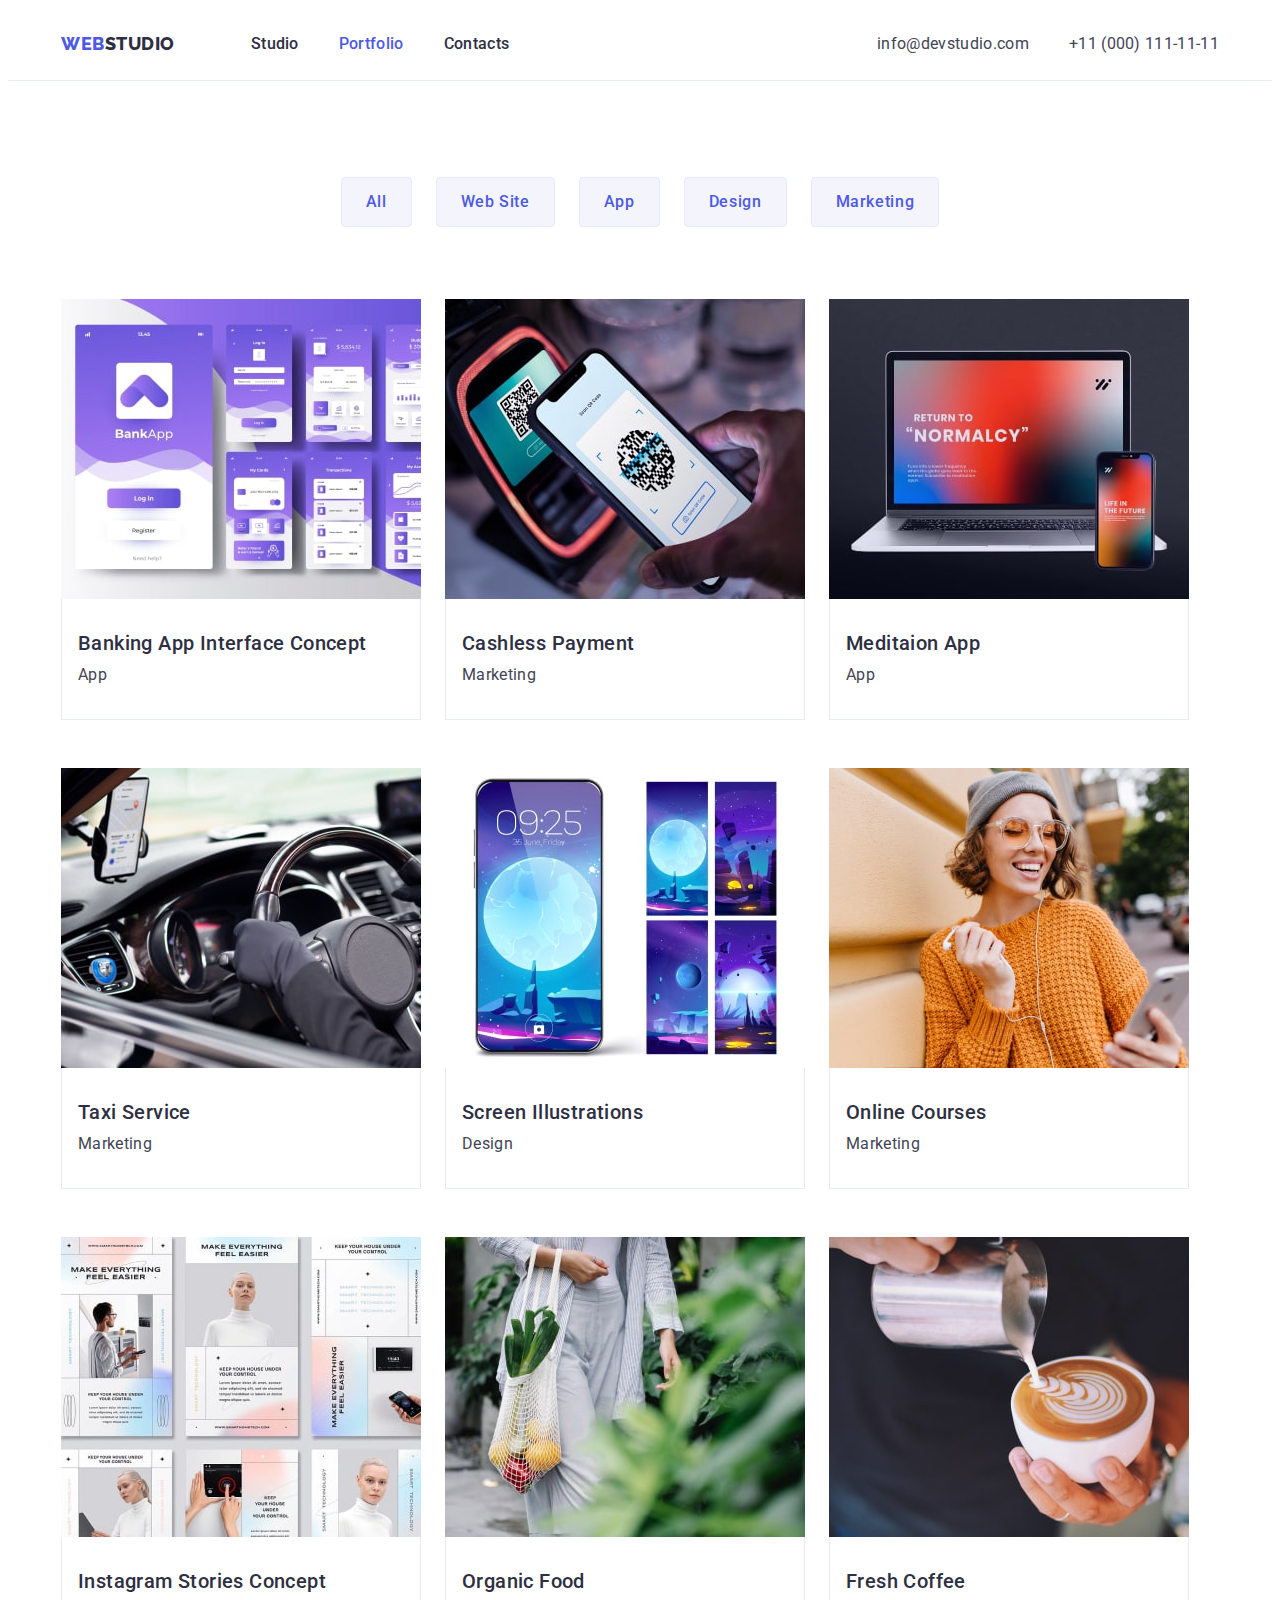
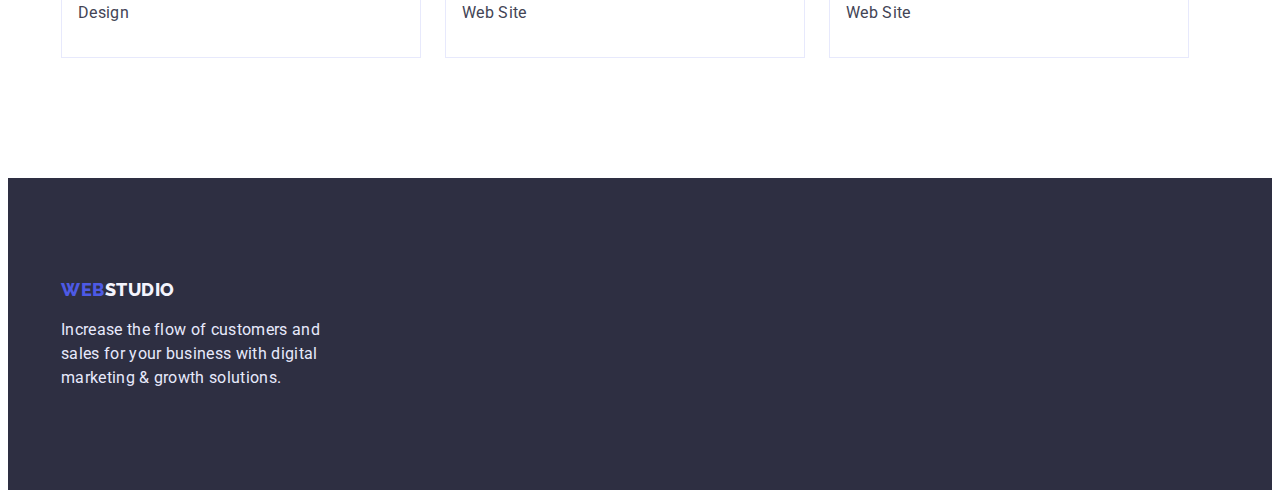
==== portfolio.html @ e49eb693 "Initial commit" ====
<!DOCTYPE html>
<html lang="en">
	<head>
		<meta charset="UTF-8" />
		<meta http-equiv="X-UA-Compatible" content="IE=edge" />
		<meta name="viewport" content="width=device-width, initial-scale=1.0" />
		<title>Portfolio</title>
		<link
			href="https://fonts.googleapis.com/css2?family=Raleway:wght@800&family=Roboto:wght@400;500;700;900&display=swap"
			rel="stylesheet"
		/>
		<link
			rel="stylesheet"
			href="https://cdnjs.cloudflare.com/ajax/libs/modern-normalize/1.1.0/modern-normalize.min.css"
			integrity="sha512-wpPYUAdjBVSE4KJnH1VR1HeZfpl1ub8YT/NKx4PuQ5NmX2tKuGu6U/JRp5y+Y8XG2tV+wKQpNHVUX03MfMFn9Q=="
			crossorigin="anonymous"
			referrerpolicy="no-referrer"
		/>
		<link rel="stylesheet" href="./css/styles.css" />
	</head>
	<body>
		<header class="nav">
			<div class="main-nav container">
				<nav class="page-nav">
					<a href="./index.html" target="_parent" class="logo-primary">Web<span class="logo-secondary">Studio</span></a>
					<ul class="page-nav list">
						<li class="item">
							<a href="./index.html" target="_parent" class="page-nav-link">Studio</a>
						</li>
						<li class="item">
							<a href="./portfolio.html" target="_parent" class="page-nav-link current">Portfolio</a>
						</li>
						<li class="item">
							<a href="" target="_parent" class="page-nav-link">Contacts</a>
						</li>
					</ul>
				</nav>
				<address class="address-nav">
					<ul class="address list">
						<li class="item">
							<a href="mailto:info@devstudio.com" class="address-link">info@devstudio.com</a>
						</li>
						<li class="item">
							<a href="tel:+110001111111" class="address-link">+11 (000) 111-11-11</a>
						</li>
					</ul>
				</address>
			</div>
		</header>
		<main>
			<h1 class="section-title visually-hidden">Portfolio</h1>
			<section class="section portfolio">
				<div class="container">
					<ul class="filter list">
						<li>
							<button type="button" class="filter-button">All</button>
						</li>
						<li>
							<button type="button" class="filter-button">Web Site</button>
						</li>
						<li>
							<button type="button" class="filter-button">App</button>
						</li>
						<li>
							<button type="button" class="filter-button">Design</button>
						</li>
						<li>
							<button type="button" class="filter-button">Marketing</button>
						</li>
					</ul>
					<ul class="portfolio-photos list">
						<li class="portfolio-photo">
							<img
								src="./images/img1.jpg"
								alt="Banking App Interface Concept"
								width="360"
								height="300"
								class="portfolio-img"
							/>
							<div class="card-name">
								<h2 class="paragraph-title">Banking App Interface Concept</h2>
								<p class="paragraph">App</p>
							</div>
						</li>
						<li class="portfolio-photo">
							<img src="./images/img2.jpg" alt="Cashless Payment" width="360" height="300" />
							<div class="card-name">
								<h2 class="paragraph-title">Cashless Payment</h2>
								<p class="paragraph">Marketing</p>
							</div>
						</li>
						<li class="portfolio-photo">
							<img src="./images/img3.jpg" alt="Meditaion App" width="360" height="300" />
							<div class="card-name">
								<h2 class="paragraph-title">Meditaion App</h2>
								<p class="paragraph">App</p>
							</div>
						</li>
						<li class="portfolio-photo">
							<img src="./images/img4.jpg" alt="Taxi Service" width="360" height="300" />
							<div class="card-name">
								<h2 class="paragraph-title">Taxi Service</h2>
								<p class="paragraph">Marketing</p>
							</div>
						</li>
						<li class="portfolio-photo">
							<img src="./images/img5.jpg" alt="Screen Illustrations" width="360" height="300" />
							<div class="card-name">
								<h2 class="paragraph-title">Screen Illustrations</h2>
								<p class="paragraph">Design</p>
							</div>
						</li>
						<li class="portfolio-photo">
							<img src="./images/img6.jpg" alt="Online Courses" width="360" height="300" />
							<div class="card-name">
								<h2 class="paragraph-title">Online Courses</h2>
								<p class="paragraph">Marketing</p>
							</div>
						</li>
						<li class="portfolio-photo">
							<img src="./images/img7.jpg" alt="Instagram Stories Concept" width="360" height="300" />
							<div class="card-name">
								<h2 class="paragraph-title">Instagram Stories Concept</h2>
								<p class="paragraph">Design</p>
							</div>
						</li>
						<li class="portfolio-photo">
							<img src="./images/img8.jpg" alt="Organic Food" width="360" height="300" />
							<div class="card-name">
								<h2 class="paragraph-title">Organic Food</h2>
								<p class="paragraph">Web Site</p>
							</div>
						</li>
						<li class="portfolio-photo">
							<img src="./images/img9.jpg" alt="Fresh Coffee" width="360" height="300" />
							<div class="card-name">
								<h2 class="paragraph-title">Fresh Coffee</h2>
								<p class="paragraph">Web Site</p>
							</div>
						</li>
					</ul>
				</div>
			</section>
		</main>
		<footer class="footer">
			<div class="container">
				<a href="./index.html" target="_parent" class="logo-primary-footer"
					>Web<span class="logo-secondary-footer">Studio</span></a
				>
				<p class="paragraph-footer">
					Increase the flow of customers and sales for your business with digital marketing & growth solutions.
				</p>
			</div>
		</footer>
	</body>
</html>
---- css/styles.css ----
:root {
	--brand-color: #4d5ae5;
	--pressed-state: #404bbf;
	--dark-color: #2e2f42;
	--success-color: #31d0aa;
	--text-color: #434455;
	--subtle-text-color: #8e8f99;
	--accent-color: #e7e9fc;
	--light-color: #f4f4fd;
	--modal-overlay-color: #2e2f42;
	--hero-background-color: #2e2f42;
	--white-color: #ffffff;
}

/* Утилиты */

body {
	color: var(--text-color);
	background-color: var(--white-color);

	font-family: "Roboto", sans-serif;
	font-size: 16px;
}

h1,
h2,
h3,
h4,
h5,
h6 {
	margin-top: 0px;
	margin-bottom: 0px;
}

p {
	margin-top: 0px;
	margin-bottom: 0px;
}

.section {
	padding-top: 120px;
	padding-bottom: 120px;
}

.list {
	padding: 0px;
	margin: 0px;

	list-style: none;
}

.container {
	margin-left: auto;
	margin-right: auto;
	padding: 0px 15px;
	width: 1158px;
}

img {
	display: block;
}

/* Hidden */
.visually-hidden {
	position: absolute;
	width: 1px;
	height: 1px;
	margin: -1px;
	border: 0;
	padding: 0;

	white-space: nowrap;
	clip-path: inset(100%);
	clip: rect(0 0 0 0);
	overflow: hidden;
}

/* Header */

.nav {
	border-bottom: 1px solid var(--accent-color);
}

.main-nav {
	display: flex;
	align-items: center;
}

.logo-primary {
	margin-right: 76px;
	padding-top: 24px;
	padding-bottom: 24px;

	color: var(--brand-color);

	font-family: "Raleway", sans-serif;
	font-weight: 800;
	font-size: 18px;
	line-height: 1.33;
	letter-spacing: 0.03em;
	text-transform: uppercase;
	text-decoration: none;
}

.logo-secondary {
	color: var(--dark-color);

	font-family: "Raleway", sans-serif;
	font-weight: 800;
	font-size: 18px;
	line-height: 1.33;
	letter-spacing: 0.03em;
	text-transform: uppercase;
	text-decoration: none;
}

.page-nav {
	display: flex;
	align-items: center;
}

.page-nav.list {
	display: flex;
}

.page-nav .item:not(:last-child) {
	margin-right: 40px;
}

.page-nav-link {
	display: block;
	padding-top: 24px;
	padding-bottom: 24px;

	color: var(--dark-color);

	font-weight: 500;
	line-height: 1.5;
	text-decoration: none;
	letter-spacing: 0.02em;
}

.page-nav-link.current {
	color: var(--brand-color);
}

.address-nav {
	margin-left: auto;
}

.address.list {
	display: flex;
}

.address.list .item:not(:last-child) {
	margin-right: 40px;
}

.address-link {
	color: var(--text-color);
	font-style: normal;
	font-weight: 400;
	line-height: 1.5;
	text-decoration: none;
	letter-spacing: 0.02em;
}

.page-nav-link:hover,
.address-link:hover,
.page-nav-link:focus,
.address-link:focus {
	color: var(--pressed-state);
}

/* Hero */
.hero {
	padding-top: 188px;
	padding-bottom: 188px;
	background: var(--dark-color);
	text-align: center;
}
.hero-title {
	display: block;
	margin-top: 0px;
	margin-bottom: 48px;
	margin-left: auto;
	margin-right: auto;
	width: 496px;

	color: var(--white-color);

	background-color: var(--dark-color);
	font-size: 56px;
	line-height: 1.07;
	letter-spacing: 0.02em;
}

/* Buttons */
.button {
	border-radius: 4px;
	padding: 16px 32px;
	min-width: 169px;
	border-width: 0px;

	color: var(--white-color);
	background-color: var(--brand-color);

	font-family: inherit;
	font-weight: 500;
	font-size: 16px;
	line-height: 1.5;
	letter-spacing: 0.04em;
	cursor: pointer;
}
.button:hover,
.button:focus {
	color: var(--white-color);
	background-color: var(--pressed-state);
}

.filter-button {
	border-radius: 4px;
	padding: 12px 24px;
	border: 1px solid var(--accent-color);
	min-width: 69px;
	text-align: center;

	color: var(--brand-color);

	background-color: var(--light-color);
	font-family: inherit;
	font-weight: 500;
	font-size: 16px;
	line-height: 1.5;
	text-align: center;
	letter-spacing: 0.04em;
	cursor: pointer;
}

.filter-button:hover,
.filter-button:active {
	color: var(--white-color);
	background-color: var(--pressed-state);
	border: 1px solid transparent;
}

/* Our strengths */
.strenghths.list {
	display: flex;
}

.strenghths.list .item {
	width: 264px;
}

.strenghths.list .item:not(:last-child) {
	margin-right: 24px;
}

.paragraph-title {
	margin-bottom: 8px;
}

.paragraph-title,
.name {
	color: var(--dark-color);
	font-weight: 500;
	font-size: 20px;
	line-height: 1.2;
	letter-spacing: 0.02em;
}

.paragraph {
	line-height: 1.5;
	letter-spacing: 0.02em;
}

/*Examples*/

.photos.list {
	display: flex;
}

.photos.list .item:not(:last-child) {
	margin-right: 24px;
}

.section.examples {
	padding-top: 0px;
}

.section-title.examples {
	margin-bottom: 72px;
}

/* Team */

.personnel.list {
	display: flex;
}

.personnel.list .item:not(:last-child) {
	margin-right: 24px;
}

.name-tag {
	padding: 32px 16px;
	text-align: center;
}

.personnel.list .item {
	background-color: var(--white-color);
	width: 264px;
	border-radius: 0px 0px 4px 4px;
	box-shadow: 0px 1px 6px rgba(46, 47, 66, 0.08), 0px 1px 1px rgba(46, 47, 66, 0.16), 0px 2px 1px rgba(46, 47, 66, 0.08);
}

.team {
	background: var(--light-color);
}

.job {
	line-height: 1.5;
	letter-spacing: 0.02em;
}

.section-title.team {
	margin-bottom: 72px;
}

.name {
	margin-bottom: 8px;
}

/* Sections */

.section-title {
	color: var(--dark-color);
	font-size: 36px;
	line-height: 1.11;
	text-align: center;
	text-transform: capitalize;
	letter-spacing: 0.02em;
}

.section.portfolio {
	padding-top: 96px;
}

/* Filters */

.filter.list {
	display: flex;
	justify-content: center;
	gap: 24px;
	margin-bottom: 72px;
}

/* Portfolio photos list */

.portfolio-photos.list {
	display: flex;
	flex-wrap: wrap;
}

.portfolio-photo {
	width: 360px;
	margin-right: 24px;
	margin-bottom: 48px;
}

.portfolio-photo:nth-child(3n) {
	margin-right: 0px;
}

.portfolio-photo:nth-last-child(-n + 3) {
	margin-bottom: 0px;
}

.card-name {
	border: 1px solid var(--accent-color);
	border-width: 0px 1px 1px;

	padding-left: 16px;
	padding-top: 32px;
	padding-bottom: 32px;
}

.portfolio-img {
}

/* Footer */

.footer {
	background: var(--dark-color);
	padding: 100px 0px;
}

.logo-primary-footer {
	display: block;
	margin-bottom: 16px;

	color: var(--brand-color);

	background-color: var(--dark-color);
	font-family: "Raleway", sans-serif;
	font-weight: 800;
	font-size: 18px;
	line-height: 1.33;
	letter-spacing: 0.03em;
	text-transform: uppercase;
	text-decoration: none;
}

.logo-secondary-footer {
	color: var(--light-color);
	font-family: "Raleway", sans-serif;
	font-weight: 800;
	font-size: 18px;
	line-height: 1.33;
	letter-spacing: 0.03em;
	text-transform: uppercase;
	text-decoration: none;
}

.paragraph-footer {
	width: 264px;

	color: var(--accent-color);

	background-color: var(--dark-color);
	font-size: 16px;
	line-height: 1.5;
	letter-spacing: 0.02em;
}
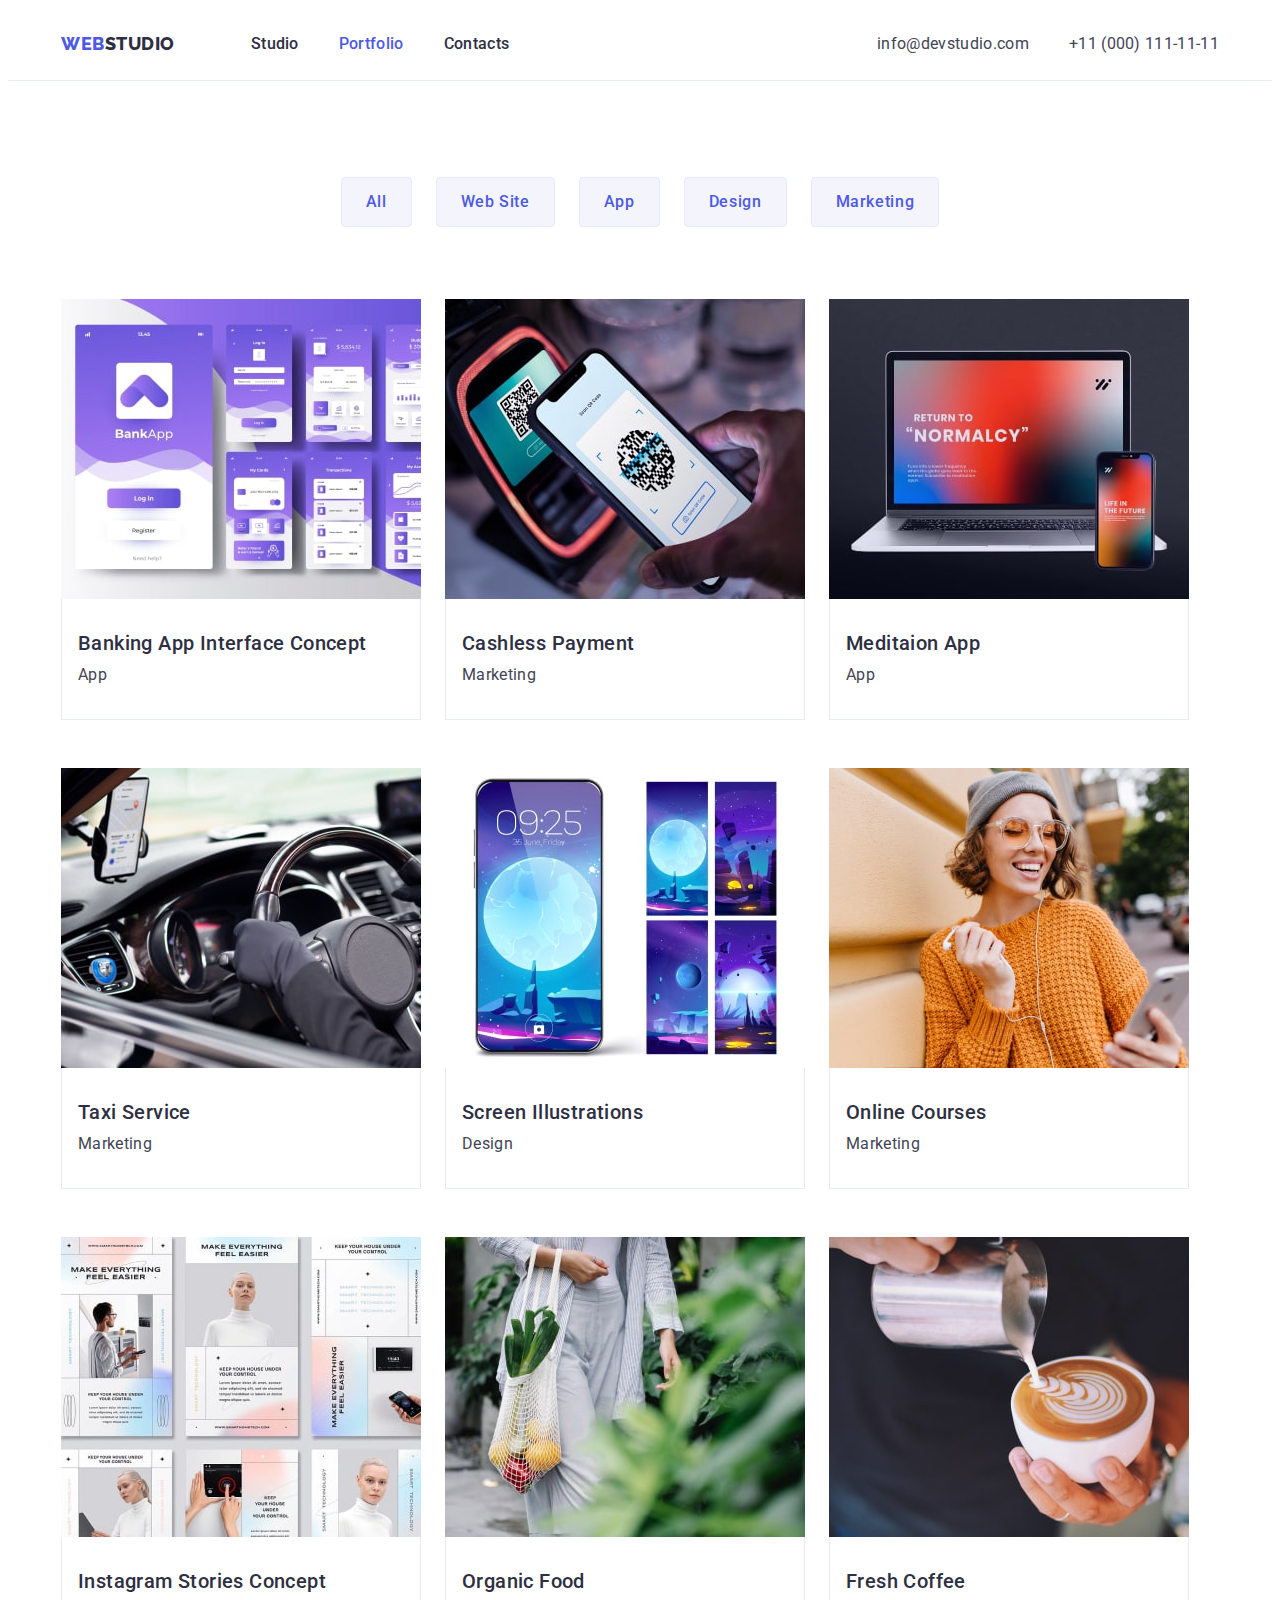
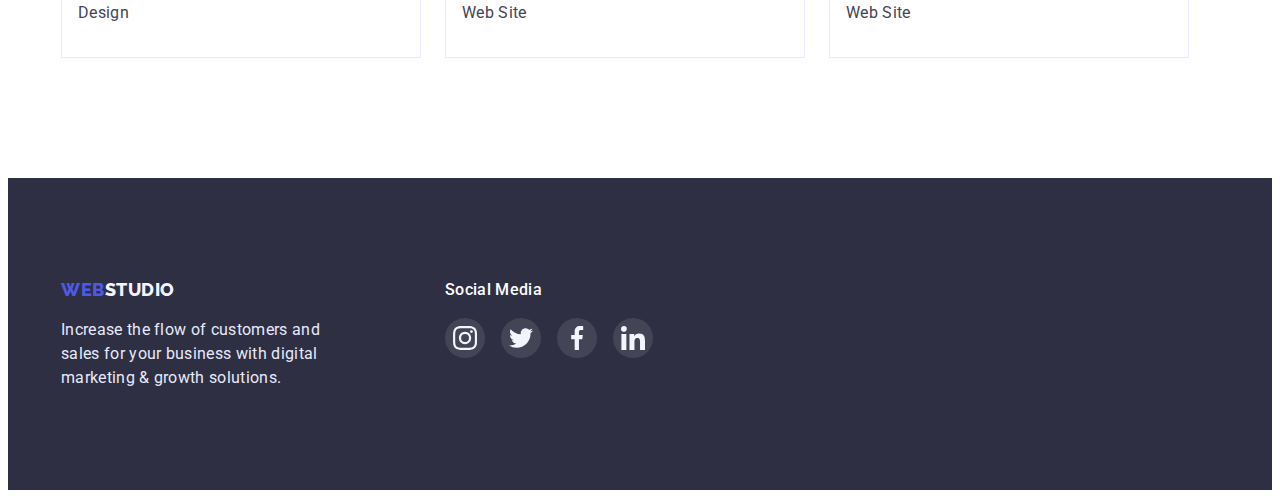
==== commit 192a7df1: "final" ====
--- a/portfolio.html
+++ b/portfolio.html
@@ -144,12 +144,40 @@
 		</main>
 		<footer class="footer">
 			<div class="container">
-				<a href="./index.html" target="_parent" class="logo-primary-footer"
-					>Web<span class="logo-secondary-footer">Studio</span></a
-				>
-				<p class="paragraph-footer">
-					Increase the flow of customers and sales for your business with digital marketing & growth solutions.
-				</p>
+				<div class="motto">
+					<a href="./index.html" target="_parent" class="logo-primary-footer"
+						>Web<span class="logo-secondary-footer">Studio</span></a
+					>
+					<p class="paragraph-footer">
+						Increase the flow of customers and sales for your business with digital marketing & growth solutions.
+					</p>
+				</div>
+				<div class="footer-social">
+					<p class="footer-subtitle">Social Media</p>
+					<ul class="footer-social list">
+						<li
+							><a href="" class="footer-social-link">
+								<svg class="footer-link-icon" width="24px" height="24px">
+									<use href="./images/symbol-defs.svg#icon-instagram"></use>
+								</svg> </a
+						></li>
+						<li
+							><a href="" class="footer-social-link"
+								><svg class="footer-link-icon" width="24px" height="24px">
+									<use href="./images/symbol-defs.svg#icon-twitter"></use></svg></a
+						></li>
+						<li
+							><a href="" class="footer-social-link"
+								><svg class="footer-link-icon" width="24px" height="24px">
+									<use href="./images/symbol-defs.svg#icon-facebook"></use></svg></a
+						></li>
+						<li
+							><a href="" class="footer-social-link"
+								><svg class="footer-link-icon" width="24px" height="24px">
+									<use href="./images/symbol-defs.svg#icon-linkedin"></use></svg></a
+						></li>
+					</ul>
+				</div>
 			</div>
 		</footer>
 	</body>
--- a/css/styles.css
+++ b/css/styles.css
@@ -176,9 +176,18 @@
 .hero {
 	padding-top: 188px;
 	padding-bottom: 188px;
-	background: var(--dark-color);
+
+	background-color: var(--dark-color);
 	text-align: center;
 }
+
+.overlay {
+	background-image: linear-gradient(rgba(46, 47, 66, 0.7), rgba(46, 47, 66, 0.7)), url(../images/office-bg.jpg);
+	background-size: 1440px;
+	background-repeat: no-repeat;
+	background-position: center;
+}
+
 .hero-title {
 	display: block;
 	margin-top: 0px;
@@ -189,7 +198,6 @@
 
 	color: var(--white-color);
 
-	background-color: var(--dark-color);
 	font-size: 56px;
 	line-height: 1.07;
 	letter-spacing: 0.02em;
@@ -242,6 +250,7 @@
 	color: var(--white-color);
 	background-color: var(--pressed-state);
 	border: 1px solid transparent;
+	box-shadow: 0px 4px 4px rgba(0, 0, 0, 0.15);
 }
 
 /* Our strengths */
@@ -255,6 +264,24 @@
 
 .strenghths.list .item:not(:last-child) {
 	margin-right: 24px;
+}
+
+.strenghths.list .item-icon {
+	display: flex;
+	content: "";
+	width: 264px;
+	height: 112px;
+	margin-bottom: 8px;
+	border-radius: 4px;
+
+	background-color: var(--light-color);
+}
+
+.strenghths-icon {
+	display: block;
+	margin: auto;
+	width: 64px;
+	height: 64px;
 }
 
 .paragraph-title {
@@ -322,6 +349,7 @@
 .job {
 	line-height: 1.5;
 	letter-spacing: 0.02em;
+	margin-bottom: 8px;
 }
 
 .section-title.team {
@@ -332,6 +360,30 @@
 	margin-bottom: 8px;
 }
 
+.social-links.list {
+	display: flex;
+	width: 232px;
+	height: 40px;
+	gap: 24px;
+}
+
+.link-icon {
+	margin: 12px 12px;
+}
+
+.social-link {
+	display: block;
+	background-color: var(--brand-color);
+	border-radius: 50%;
+
+	height: 40px;
+	width: 40px;
+}
+
+.social-link:hover,
+.social-link:focus {
+	background-color: var(--pressed-state);
+}
 /* Sections */
 
 .section-title {
@@ -347,6 +399,43 @@
 	padding-top: 96px;
 }
 
+/* Customers */
+
+.section-title.customers {
+	margin-bottom: 72px;
+}
+
+.customers.list {
+	display: flex;
+
+	gap: 24px;
+}
+
+.customers-icon {
+	display: block;
+	margin: auto;
+	align-items: center;
+	fill: var(--subtle-text-color);
+}
+
+.customers-link {
+	display: flex;
+	width: 168px;
+	height: 88px;
+
+	border: 1px solid var(--subtle-text-color);
+	border-radius: 4px;
+}
+
+.customers-link:hover,
+.customers-link:focus {
+	border: 1px solid var(--pressed-state);
+}
+
+.customers-icon:hover,
+.customers-icon:focus {
+	fill: var(--pressed-state);
+}
 /* Filters */
 
 .filter.list {
@@ -367,6 +456,10 @@
 	width: 360px;
 	margin-right: 24px;
 	margin-bottom: 48px;
+}
+
+.portfolio-photo:hover {
+	box-shadow: 0px 1px 6px rgba(46, 47, 66, 0.08), 0px 1px 1px rgba(46, 47, 66, 0.16), 0px 2px 1px rgba(46, 47, 66, 0.08);
 }
 
 .portfolio-photo:nth-child(3n) {
@@ -433,3 +526,45 @@
 	line-height: 1.5;
 	letter-spacing: 0.02em;
 }
+
+.footer-subtitle {
+	color: var(--white-color);
+	font-weight: 500;
+	font-size: 16px;
+	line-height: 1.5;
+	letter-spacing: 0.02em;
+
+	margin-bottom: 16px;
+}
+
+.motto {
+	margin-right: 120px;
+}
+
+.footer > .container {
+	display: flex;
+}
+
+.footer-social.list {
+	display: flex;
+	gap: 16px;
+	height: 40px;
+}
+
+.footer-social-link {
+	display: flex;
+	width: 40px;
+	height: 40px;
+	border-radius: 50%;
+	background-color: rgba(255, 255, 255, 0.1);
+}
+
+.footer-social-link:hover,
+.footer-social-link:focus {
+	background-color: var(--success-color);
+}
+
+.footer-link-icon {
+	display: block;
+	margin: auto;
+}
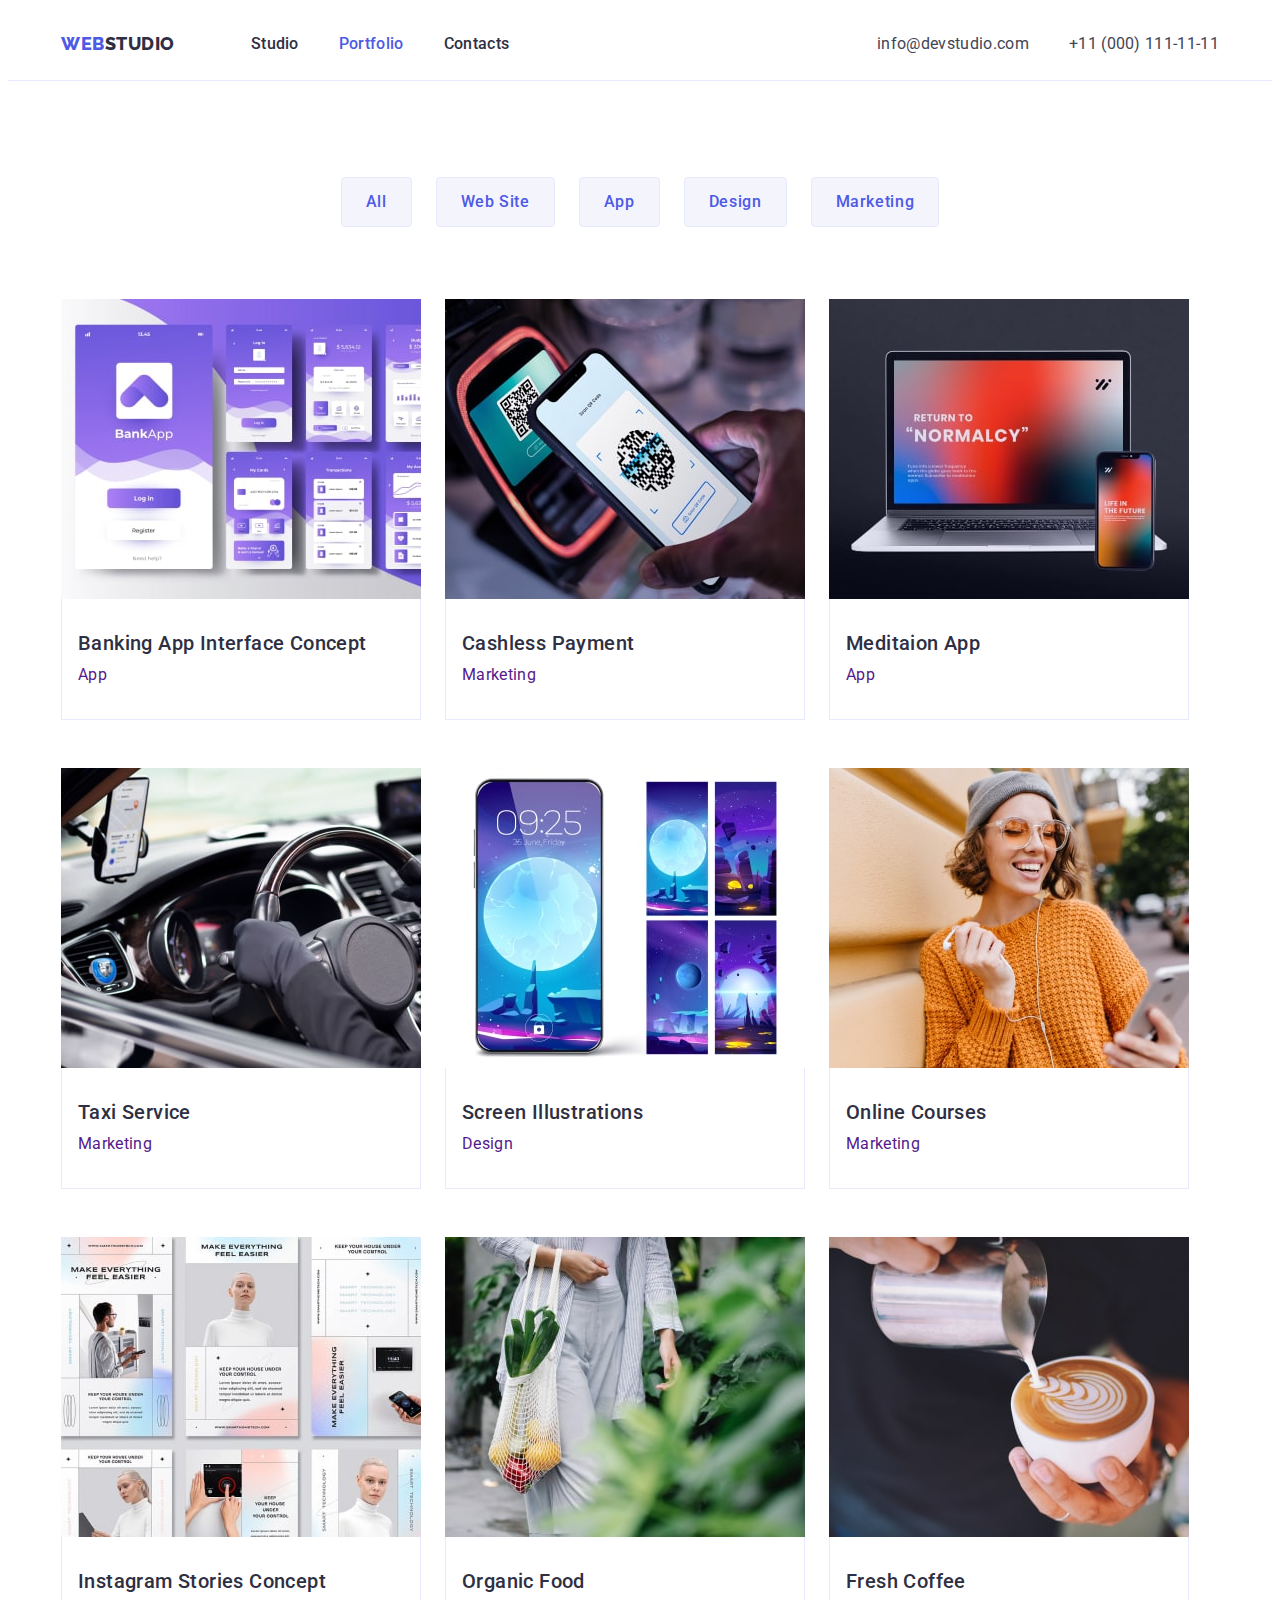
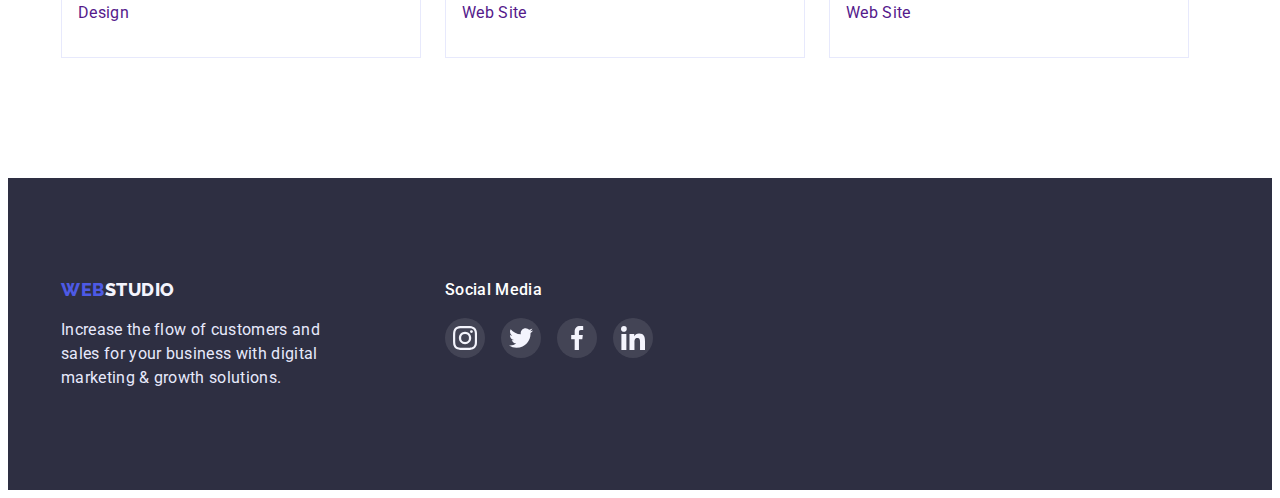
==== commit 577a994b: "final" ====
--- a/portfolio.html
+++ b/portfolio.html
@@ -70,73 +70,91 @@
 					</ul>
 					<ul class="portfolio-photos list">
 						<li class="portfolio-photo">
-							<img
-								src="./images/img1.jpg"
-								alt="Banking App Interface Concept"
-								width="360"
-								height="300"
-								class="portfolio-img"
-							/>
-							<div class="card-name">
-								<h2 class="paragraph-title">Banking App Interface Concept</h2>
-								<p class="paragraph">App</p>
-							</div>
-						</li>
-						<li class="portfolio-photo">
-							<img src="./images/img2.jpg" alt="Cashless Payment" width="360" height="300" />
-							<div class="card-name">
-								<h2 class="paragraph-title">Cashless Payment</h2>
-								<p class="paragraph">Marketing</p>
-							</div>
-						</li>
-						<li class="portfolio-photo">
-							<img src="./images/img3.jpg" alt="Meditaion App" width="360" height="300" />
-							<div class="card-name">
-								<h2 class="paragraph-title">Meditaion App</h2>
-								<p class="paragraph">App</p>
-							</div>
-						</li>
-						<li class="portfolio-photo">
-							<img src="./images/img4.jpg" alt="Taxi Service" width="360" height="300" />
-							<div class="card-name">
-								<h2 class="paragraph-title">Taxi Service</h2>
-								<p class="paragraph">Marketing</p>
-							</div>
-						</li>
-						<li class="portfolio-photo">
-							<img src="./images/img5.jpg" alt="Screen Illustrations" width="360" height="300" />
-							<div class="card-name">
-								<h2 class="paragraph-title">Screen Illustrations</h2>
-								<p class="paragraph">Design</p>
-							</div>
-						</li>
-						<li class="portfolio-photo">
-							<img src="./images/img6.jpg" alt="Online Courses" width="360" height="300" />
-							<div class="card-name">
-								<h2 class="paragraph-title">Online Courses</h2>
-								<p class="paragraph">Marketing</p>
-							</div>
-						</li>
-						<li class="portfolio-photo">
-							<img src="./images/img7.jpg" alt="Instagram Stories Concept" width="360" height="300" />
-							<div class="card-name">
-								<h2 class="paragraph-title">Instagram Stories Concept</h2>
-								<p class="paragraph">Design</p>
-							</div>
-						</li>
-						<li class="portfolio-photo">
-							<img src="./images/img8.jpg" alt="Organic Food" width="360" height="300" />
-							<div class="card-name">
-								<h2 class="paragraph-title">Organic Food</h2>
-								<p class="paragraph">Web Site</p>
-							</div>
-						</li>
-						<li class="portfolio-photo">
-							<img src="./images/img9.jpg" alt="Fresh Coffee" width="360" height="300" />
-							<div class="card-name">
-								<h2 class="paragraph-title">Fresh Coffee</h2>
-								<p class="paragraph">Web Site</p>
-							</div>
+							<a href="" class="portfolio-link">
+								<img
+									src="./images/img1.jpg"
+									alt="Banking App Interface Concept"
+									width="360"
+									height="300"
+									class="portfolio-img"
+								/>
+								<div class="card-name">
+									<h2 class="paragraph-title">Banking App Interface Concept</h2>
+									<p class="paragraph">App</p>
+								</div>
+							</a>
+						</li>
+						<li class="portfolio-photo">
+							<a href="" class="portfolio-link">
+								<img src="./images/img2.jpg" alt="Cashless Payment" width="360" height="300" />
+								<div class="card-name">
+									<h2 class="paragraph-title">Cashless Payment</h2>
+									<p class="paragraph">Marketing</p>
+								</div>
+							</a>
+						</li>
+						<li class="portfolio-photo">
+							<a href="" class="portfolio-link">
+								<img src="./images/img3.jpg" alt="Meditaion App" width="360" height="300" />
+								<div class="card-name">
+									<h2 class="paragraph-title">Meditaion App</h2>
+									<p class="paragraph">App</p>
+								</div>
+							</a>
+						</li>
+						<li class="portfolio-photo">
+							<a href="" class="portfolio-link">
+								<img src="./images/img4.jpg" alt="Taxi Service" width="360" height="300" />
+								<div class="card-name">
+									<h2 class="paragraph-title">Taxi Service</h2>
+									<p class="paragraph">Marketing</p>
+								</div>
+							</a>
+						</li>
+						<li class="portfolio-photo">
+							<a href="" class="portfolio-link">
+								<img src="./images/img5.jpg" alt="Screen Illustrations" width="360" height="300" />
+								<div class="card-name">
+									<h2 class="paragraph-title">Screen Illustrations</h2>
+									<p class="paragraph">Design</p>
+								</div>
+							</a>
+						</li>
+						<li class="portfolio-photo">
+							<a href="" class="portfolio-link">
+								<img src="./images/img6.jpg" alt="Online Courses" width="360" height="300" />
+								<div class="card-name">
+									<h2 class="paragraph-title">Online Courses</h2>
+									<p class="paragraph">Marketing</p>
+								</div>
+							</a>
+						</li>
+						<li class="portfolio-photo">
+							<a href="" class="portfolio-link">
+								<img src="./images/img7.jpg" alt="Instagram Stories Concept" width="360" height="300" />
+								<div class="card-name">
+									<h2 class="paragraph-title">Instagram Stories Concept</h2>
+									<p class="paragraph">Design</p>
+								</div>
+							</a>
+						</li>
+						<li class="portfolio-photo">
+							<a href="" class="portfolio-link">
+								<img src="./images/img8.jpg" alt="Organic Food" width="360" height="300" />
+								<div class="card-name">
+									<h2 class="paragraph-title">Organic Food</h2>
+									<p class="paragraph">Web Site</p>
+								</div>
+							</a>
+						</li>
+						<li class="portfolio-photo">
+							<a href="" class="portfolio-link">
+								<img src="./images/img9.jpg" alt="Fresh Coffee" width="360" height="300" />
+								<div class="card-name">
+									<h2 class="paragraph-title">Fresh Coffee</h2>
+									<p class="paragraph">Web Site</p>
+								</div>
+							</a>
 						</li>
 					</ul>
 				</div>
--- a/css/styles.css
+++ b/css/styles.css
@@ -183,9 +183,12 @@
 
 .overlay {
 	background-image: linear-gradient(rgba(46, 47, 66, 0.7), rgba(46, 47, 66, 0.7)), url(../images/office-bg.jpg);
-	background-size: 1440px;
+	background-size: cover;
 	background-repeat: no-repeat;
 	background-position: center;
+	max-width: 1440px;
+	height: 600px;
+	margin: 0 auto;
 }
 
 .hero-title {
@@ -246,7 +249,7 @@
 }
 
 .filter-button:hover,
-.filter-button:active {
+.filter-button:focus {
 	color: var(--white-color);
 	background-color: var(--pressed-state);
 	border: 1px solid transparent;
@@ -268,8 +271,8 @@
 
 .strenghths.list .item-icon {
 	display: flex;
-	content: "";
-	width: 264px;
+	align-items: center;
+	justify-content: center;
 	height: 112px;
 	margin-bottom: 8px;
 	border-radius: 4px;
@@ -278,8 +281,6 @@
 }
 
 .strenghths-icon {
-	display: block;
-	margin: auto;
 	width: 64px;
 	height: 64px;
 }
@@ -368,13 +369,15 @@
 }
 
 .link-icon {
-	margin: 12px 12px;
 }
 
 .social-link {
-	display: block;
+	display: flex;
 	background-color: var(--brand-color);
 	border-radius: 50%;
+
+	align-items: center;
+	justify-content: center;
 
 	height: 40px;
 	width: 40px;
@@ -412,29 +415,25 @@
 }
 
 .customers-icon {
-	display: block;
-	margin: auto;
+	fill: currentColor;
+}
+
+.customers-link {
+	display: flex;
 	align-items: center;
-	fill: var(--subtle-text-color);
-}
-
-.customers-link {
-	display: flex;
+	justify-content: center;
 	width: 168px;
 	height: 88px;
 
-	border: 1px solid var(--subtle-text-color);
+	color: var(--subtle-text-color);
+
+	border: 1px solid currentColor;
 	border-radius: 4px;
 }
 
 .customers-link:hover,
 .customers-link:focus {
-	border: 1px solid var(--pressed-state);
-}
-
-.customers-icon:hover,
-.customers-icon:focus {
-	fill: var(--pressed-state);
+	color: var(--pressed-state);
 }
 /* Filters */
 
@@ -458,7 +457,12 @@
 	margin-bottom: 48px;
 }
 
-.portfolio-photo:hover {
+.portfolio-link {
+	text-decoration: none;
+}
+
+.portfolio-link:hover,
+.portfolio-link:focus {
 	box-shadow: 0px 1px 6px rgba(46, 47, 66, 0.08), 0px 1px 1px rgba(46, 47, 66, 0.16), 0px 2px 1px rgba(46, 47, 66, 0.08);
 }
 
@@ -480,6 +484,10 @@
 }
 
 .portfolio-img {
+}
+
+.portfolio-link {
+	display: block;
 }
 
 /* Footer */
@@ -553,6 +561,8 @@
 
 .footer-social-link {
 	display: flex;
+	align-items: center;
+	justify-content: center;
 	width: 40px;
 	height: 40px;
 	border-radius: 50%;
@@ -563,8 +573,3 @@
 .footer-social-link:focus {
 	background-color: var(--success-color);
 }
-
-.footer-link-icon {
-	display: block;
-	margin: auto;
-}
